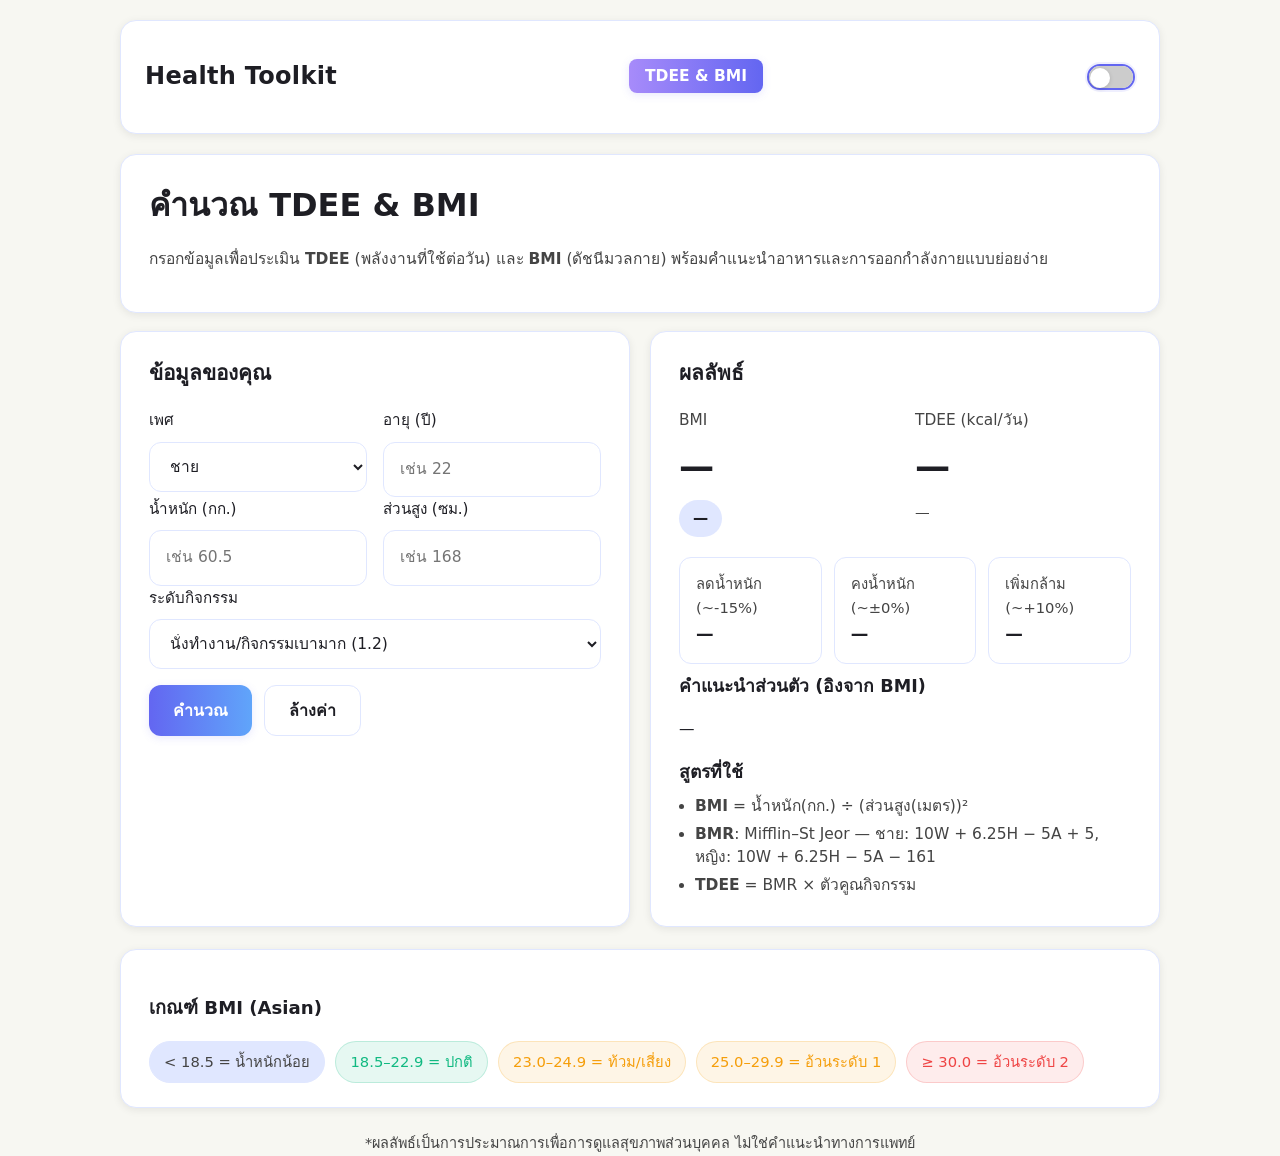
==== Project-2/Main-web/tdee-bmi/tdee-bmi.html @ 1af59ba9 "First commit" ====
<!doctype html>
<html lang="th">
<head>
  <meta charset="utf-8" />
  <meta name="viewport" content="width=device-width,initial-scale=1" />
  <title>TDEE & BMI Calculator</title>
  <link rel="stylesheet" href="tdee-bmi.css" />
</head>
<body>
  <header class="shell header">
    <h1 class="brand">Health Toolkit</h1>
    <nav class="nav">
      <a class="nav__link is-active">TDEE & BMI</a>
    </nav>
    <!-- Dark Mode Toggle -->
    <label class="switch" aria-label="Toggle Dark Mode">
      <input type="checkbox" id="toggle-dark">
      <span class="slider"></span>
    </label>
  </header>

  <main class="shell">
    <!-- บทนำ -->
    <section class="card intro">
      <h2>คำนวณ TDEE & BMI</h2>
      <p class="muted">
        กรอกข้อมูลเพื่อประเมิน <b>TDEE</b> (พลังงานที่ใช้ต่อวัน) และ <b>BMI</b> (ดัชนีมวลกาย)
        พร้อมคำแนะนำอาหารและการออกกำลังกายแบบย่อยง่าย
      </p>
    </section>

    <!-- เครื่องคำนวณ -->
    <section class="grid">
      <form id="form" class="card form">
        <h3>ข้อมูลของคุณ</h3>

        <div class="row">
          <label class="field">
            <span>เพศ</span>
            <select id="gender" required>
              <option value="male">ชาย</option>
              <option value="female">หญิง</option>
            </select>
          </label>

          <label class="field">
            <span>อายุ (ปี)</span>
            <input id="age" type="number" min="10" max="100" placeholder="เช่น 22" required />
          </label>
        </div>

        <div class="row">
          <label class="field">
            <span>น้ำหนัก (กก.)</span>
            <input id="weight" type="number" min="20" max="300" step="0.1" placeholder="เช่น 60.5" required />
          </label>

          <label class="field">
            <span>ส่วนสูง (ซม.)</span>
            <input id="height" type="number" min="100" max="230" step="0.1" placeholder="เช่น 168" required />
          </label>
        </div>

        <label class="field">
          <span>ระดับกิจกรรม</span>
          <select id="activity" required>
            <option value="1.2">นั่งทำงาน/กิจกรรมเบามาก (1.2)</option>
            <option value="1.375">ออกกำลังเล็กน้อย 1–3 วัน/สัปดาห์ (1.375)</option>
            <option value="1.55">ออกกำลังปานกลาง 3–5 วัน/สัปดาห์ (1.55)</option>
            <option value="1.725">ออกกำลังหนัก 6–7 วัน/สัปดาห์ (1.725)</option>
            <option value="1.9">ออกกำลังหนักมาก/ใช้แรงงาน (1.9)</option>
          </select>
        </label>

        <div class="actions">
          <button class="btn" type="submit">คำนวณ</button>
          <button class="btn ghost" type="button" id="reset">ล้างค่า</button>
        </div>
      </form>

      <section class="card result">
        <h3>ผลลัพธ์</h3>
        <div class="stat">
          <div>
            <div class="stat__label">BMI</div>
            <div class="stat__value" id="bmi">—</div>
            <div class="tag" id="bmiLabel">—</div>
          </div>
          <div>
            <div class="stat__label">TDEE (kcal/วัน)</div>
            <div class="stat__value" id="tdee">—</div>
            <div class="muted small" id="bmrNote">—</div>
          </div>
        </div>

        <div class="targets" id="targets" hidden>
          <div class="targets__item">
            <div class="targets__label">ลดน้ำหนัก (~-15%)</div>
            <div class="targets__val" id="cut">—</div>
          </div>
          <div class="targets__item">
            <div class="targets__label">คงน้ำหนัก (~±0%)</div>
            <div class="targets__val" id="maintain">—</div>
          </div>
          <div class="targets__item">
            <div class="targets__label">เพิ่มกล้าม (~+10%)</div>
            <div class="targets__val" id="bulk">—</div>
          </div>
        </div>

        <div class="note">
          <h4>คำแนะนำส่วนตัว (อิงจาก BMI)</h4>
          <p id="advice">—</p>
        </div>

        <div class="note">
          <h4>สูตรที่ใช้</h4>
          <ul>
            <li><b>BMI</b> = น้ำหนัก(กก.) ÷ (ส่วนสูง(เมตร))²</li>
            <li><b>BMR</b>: Mifflin–St Jeor — ชาย: 10W + 6.25H − 5A + 5, หญิง: 10W + 6.25H − 5A − 161</li>
            <li><b>TDEE</b> = BMR × ตัวคูณกิจกรรม</li>
          </ul>
        </div>
      </section>
    </section>

    <section class="card">
      <h3>เกณฑ์ BMI (Asian)</h3>
      <div class="chips">
        <span class="chip chip--muted">&lt; 18.5 = น้ำหนักน้อย</span>
        <span class="chip chip--ok">18.5–22.9 = ปกติ</span>
        <span class="chip chip--warn">23.0–24.9 = ท้วม/เสี่ยง</span>
        <span class="chip chip--warn">25.0–29.9 = อ้วนระดับ 1</span>
        <span class="chip chip--danger">≥ 30.0 = อ้วนระดับ 2</span>
      </div>
    </section>

    <footer class="muted small foot">
      *ผลลัพธ์เป็นการประมาณการเพื่อการดูแลสุขภาพส่วนบุคคล ไม่ใช่คำแนะนำทางการแพทย์
    </footer>
  </main>

  <script src="tdee-bmi.js"></script>
</body>
</html>
---- Project-2/Main-web/tdee-bmi/tdee-bmi.css ----
:root{
  /* Modern Portfolio Theme */
  --bg: #f7f7f2;
  --fg: #1e1e24;
  --card: #fff;
  --muted: #444;
  --white: #fff;
  
  /* Accent colors */
  --accent: #6366f1;
  --accent-light: #a78bfa;
  --accent-2: #60a5fa;
  
  /* Status colors */
  --ok: #10b981;
  --warn: #f59e0b;
  --danger: #ef4444;
  
  /* Border & Shadow */
  --stroke: #e0e7ff;
  --shadow: 0 2px 8px rgba(0,0,0,0.08);
  --shadow-lg: 0 8px 32px rgba(30,30,36,0.10);
  
  /* Border radius */
  --r-lg: 16px; 
  --r-md: 12px;
  --r-sm: 8px;
  
  /* Font */
  --font: 'Poppins', 'Roboto', system-ui, -apple-system, BlinkMacSystemFont, "Segoe UI", sans-serif;
  
  /* Transitions */
  --transition: all 0.3s cubic-bezier(.4,0,.2,1);
}

*{box-sizing:border-box}
html,body{height:100%}
html{scroll-behavior:smooth}
body{
  margin:0; 
  background:var(--bg); 
  color:var(--fg);
  font:15.5px/1.65 var(--font);
  min-height:100vh;
}

/* layout */
.shell{ width:min(1040px, 100% - 6rem); margin-inline:auto; }
.header{ 
  padding:24px 0; 
  display:flex; 
  justify-content:space-between; 
  align-items:center;
  background:var(--card);
  border-radius:var(--r-lg);
  box-shadow:var(--shadow);
  margin:20px auto;
  padding:20px 24px;
  border:1px solid var(--stroke);
}
.brand{ 
  font-weight:700; 
  letter-spacing:.3px;
  color:var(--fg);
  font-size:1.5rem;
}
.nav__link{ 
  text-decoration:none; 
  color:var(--fg); 
  opacity:.7;
  padding:8px 16px;
  border-radius:var(--r-sm);
  transition:var(--transition);
}
.nav__link.is-active{ 
  opacity:1; 
  font-weight:600;
  background:linear-gradient(90deg, var(--accent-light) 0%, var(--accent) 100%);
  color:var(--white);
  box-shadow:0 2px 8px rgba(99,102,241,0.15);
}
.nav__link:hover{
  opacity:1;
  background:var(--stroke);
}

.card{
  background:var(--card); 
  border:1px solid var(--stroke);
  border-radius:var(--r-lg); 
  box-shadow:var(--shadow);
  padding:24px 28px;
  transition:var(--transition);
  position:relative;
  overflow:hidden;
}
.card:hover{
  transform:translateY(-2px);
  box-shadow:var(--shadow-lg);
}
.intro h2{ 
  margin:0 0 12px;
  font-size:2rem;
  font-weight:700;
  color:var(--fg);
}
.muted{ color:var(--muted) }
.small{ font-size:.92rem }

/* grid */
.grid{ display:grid; grid-template-columns:1fr 1fr; gap:20px; margin:18px 0 22px }
@media (max-width:860px){ .grid{ grid-template-columns:1fr } }

/* form */
.form h3{ 
  margin:0 0 18px;
  font-size:1.3rem;
  font-weight:600;
  color:var(--fg);
}
.row{ display:grid; grid-template-columns:1fr 1fr; gap:16px }
@media (max-width:540px){ .row{ grid-template-columns:1fr } }
.field{ display:flex; flex-direction:column; gap:8px }
.field span{
  font-weight:500;
  color:var(--fg);
  font-size:0.95rem;
}
.field input,.field select{
  border:1.5px solid var(--stroke); 
  background:var(--card); 
  color:var(--fg);
  border-radius:var(--r-md); 
  padding:14px 16px; 
  font:inherit;
  transition:var(--transition);
}
.field input:focus,.field select:focus{
  outline:none; 
  border-color:var(--accent); 
  box-shadow:0 0 0 3px rgba(99,102,241,0.15);
  background:var(--white);
}
.field input:hover,.field select:hover{
  border-color:var(--accent-light);
}

.actions{ display:flex; gap:12px; margin-top:16px }
.btn{
  background:linear-gradient(90deg, var(--accent) 0%, var(--accent-2) 100%); 
  color:var(--white); 
  border:none; 
  border-radius:var(--r-md);
  padding:12px 24px; 
  font-weight:600; 
  cursor:pointer; 
  transition:var(--transition);
  box-shadow:0 2px 8px rgba(99,102,241,0.15);
  font-size:1rem;
}
.btn:hover{ 
  transform:translateY(-2px);
  box-shadow:0 4px 16px rgba(99,102,241,0.25);
  background:linear-gradient(90deg, var(--accent-light) 0%, var(--accent) 100%);
}
.btn.ghost{ 
  background:transparent; 
  color:var(--fg); 
  border:1.5px solid var(--stroke);
  box-shadow:none;
}
.btn.ghost:hover{
  background:var(--stroke);
  transform:translateY(-2px);
  box-shadow:0 2px 8px rgba(0,0,0,0.1);
}

/* result */
.result h3{ 
  margin:0 0 18px;
  font-size:1.3rem;
  font-weight:600;
  color:var(--fg);
}
.stat{ 
  display:grid; 
  grid-template-columns:1fr 1fr; 
  gap:20px;
  margin-bottom:20px;
}
.stat__label{ 
  color:var(--muted); 
  font-size:.96rem;
  font-weight:500;
}
.stat__value{ 
  font-size:2.2rem; 
  font-weight:700; 
  margin:.25rem 0;
  color:var(--fg);
}

.tag{ 
  display:inline-flex; 
  align-items:center; 
  gap:8px; 
  border-radius:999px; 
  padding:6px 14px; 
  font-weight:600; 
  font-size:.95rem; 
  background:var(--stroke); 
  color:var(--fg);
  transition:var(--transition);
}
.tag--ok{ 
  background:rgba(16,185,129,0.1); 
  color:var(--ok);
  border:1px solid rgba(16,185,129,0.2);
}
.tag--warn{ 
  background:rgba(245,158,11,0.1); 
  color:var(--warn);
  border:1px solid rgba(245,158,11,0.2);
}
.tag--danger{ 
  background:rgba(239,68,68,0.1); 
  color:var(--danger);
  border:1px solid rgba(239,68,68,0.2);
}

.targets{ 
  display:grid; 
  grid-template-columns:1fr 1fr 1fr; 
  gap:12px; 
  margin-top:16px 
}
.targets__item{ 
  background:var(--card); 
  border:1px solid var(--stroke); 
  border-radius:var(--r-md); 
  padding:14px 16px;
  transition:var(--transition);
}
.targets__item:hover{
  transform:translateY(-2px);
  box-shadow:0 4px 12px rgba(0,0,0,0.1);
}
.targets__label{ 
  color:var(--muted); 
  font-size:.92rem;
  font-weight:500;
}
.targets__val{ 
  font-weight:700;
  color:var(--fg);
  font-size:1.1rem;
}

.note h4{ 
  margin:.5rem 0 .5rem;
  font-size:1.1rem;
  font-weight:600;
  color:var(--fg);
}
.note ul{ 
  margin:.5rem 0 0 1rem; 
  padding:0;
}
.note li{ 
  margin:.3rem 0;
  color:var(--muted);
  line-height:1.5;
}

.chips{ 
  display:flex; 
  flex-wrap:wrap; 
  gap:10px; 
  margin-top:12px 
}
.chip{ 
  border-radius:999px; 
  padding:8px 14px; 
  font-size:.92rem; 
  border:1px solid var(--stroke); 
  background:var(--card);
  transition:var(--transition);
  font-weight:500;
}
.chip:hover{
  transform:translateY(-1px);
  box-shadow:0 2px 8px rgba(0,0,0,0.1);
}
.chip--ok{ 
  background:rgba(16,185,129,0.1); 
  border-color:rgba(16,185,129,0.2);
  color:var(--ok);
}
.chip--warn{ 
  background:rgba(245,158,11,0.1); 
  border-color:rgba(245,158,11,0.2);
  color:var(--warn);
}
.chip--danger{ 
  background:rgba(239,68,68,0.1); 
  border-color:rgba(239,68,68,0.2);
  color:var(--danger);
}
.chip--muted{ 
  background:var(--stroke); 
  border-color:var(--stroke);
  color:var(--muted);
}

.foot{ 
  text-align:center; 
  margin:24px 0 32px;
  color:var(--muted);
  font-size:.9rem;
}

/* Dark Mode Support */
body.dark-mode {
  --bg: #18181b;
  --fg: #f7f7f2;
  --card: #23232a;
  --muted: #cfcfcf;
  --stroke: #353545;
}

body.dark-mode .header {
  background: var(--card);
  border-color: var(--stroke);
}

body.dark-mode .card {
  background: var(--card);
  border-color: var(--stroke);
}

body.dark-mode .field input,
body.dark-mode .field select {
  background: var(--card);
  border-color: var(--stroke);
  color: var(--fg);
}

body.dark-mode .field input:focus,
body.dark-mode .field select:focus {
  background: #2a2a35;
  border-color: var(--accent-light);
}

body.dark-mode .targets__item {
  background: var(--card);
  border-color: var(--stroke);
}

body.dark-mode .chip {
  background: var(--card);
  border-color: var(--stroke);
}

body.dark-mode .chip--muted {
  background: var(--stroke);
  color: var(--muted);
}

/* Dark Mode Toggle Switch */
.switch {
  position: relative;
  display: inline-block;
  width: 48px;
  height: 26px;
  margin-left: 2rem;
  vertical-align: middle;
  background: var(--card);
  border-radius: 26px;
  border: 2px solid var(--accent);
  box-shadow: 0 0 0 2px rgba(99,102,241,0.10);
  transition: border-color .3s, box-shadow .3s;
}

body.dark-mode .switch {
  background: var(--card);
  border: 2px solid var(--accent-light);
  box-shadow: 0 0 0 2px rgba(99,102,241,0.18);
}

.switch input {
  opacity: 0;
  width: 0;
  height: 0;
}

.slider {
  position: absolute;
  cursor: pointer;
  top: 0; 
  left: 0; 
  right: 0; 
  bottom: 0;
  background-color: #ccc;
  transition: .4s;
  border-radius: 26px;
}

.slider:before {
  position: absolute;
  content: "";
  height: 20px;
  width: 20px;
  left: 1px;
  top: 2px;
  background-color: white;
  transition: .4s;
  border-radius: 50%;
  box-shadow: 0 1px 4px rgba(0,0,0,0.15);
}

input:checked + .slider {
  background-color: var(--accent);
}

input:checked + .slider:before {
  transform: translateX(20px);
}
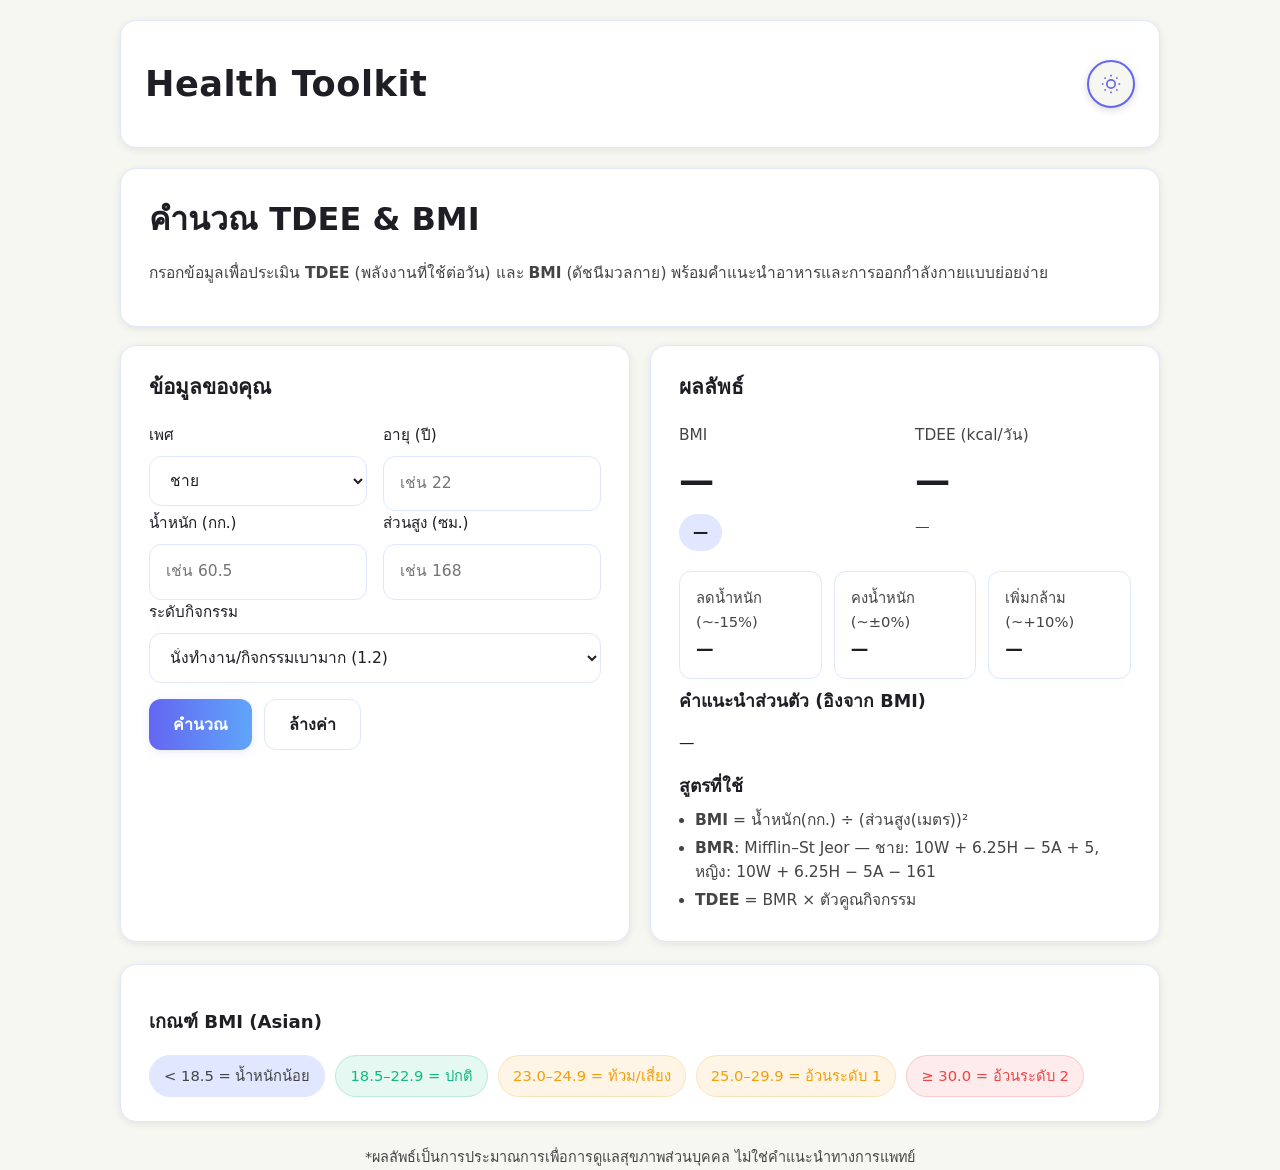
==== commit f91e4ff2: "update files" ====
--- a/Project-2/Main-web/tdee-bmi/tdee-bmi.html
+++ b/Project-2/Main-web/tdee-bmi/tdee-bmi.html
@@ -9,14 +9,23 @@
 <body>
   <header class="shell header">
     <h1 class="brand">Health Toolkit</h1>
-    <nav class="nav">
-      <a class="nav__link is-active">TDEE & BMI</a>
-    </nav>
     <!-- Dark Mode Toggle -->
-    <label class="switch" aria-label="Toggle Dark Mode">
-      <input type="checkbox" id="toggle-dark">
-      <span class="slider"></span>
-    </label>
+    <button class="theme-toggle-btn" id="toggle-dark" aria-label="Toggle Dark Mode">
+      <svg id="sun-icon" viewBox="0 0 24 24" width="20" height="20" fill="none" stroke="currentColor" stroke-width="2">
+        <circle cx="12" cy="12" r="5"/>
+        <line x1="12" y1="1" x2="12" y2="3"/>
+        <line x1="12" y1="21" x2="12" y2="23"/>
+        <line x1="4.22" y1="4.22" x2="5.64" y2="5.64"/>
+        <line x1="18.36" y1="18.36" x2="19.78" y2="19.78"/>
+        <line x1="1" y1="12" x2="3" y2="12"/>
+        <line x1="21" y1="12" x2="23" y2="12"/>
+        <line x1="4.22" y1="19.78" x2="5.64" y2="18.36"/>
+        <line x1="18.36" y1="5.64" x2="19.78" y2="4.22"/>
+      </svg>
+      <svg id="moon-icon" viewBox="0 0 24 24" width="20" height="20" fill="none" stroke="currentColor" stroke-width="2">
+        <path d="M21 12.79A9 9 0 1 1 11.21 3 7 7 0 0 0 21 12.79z"/>
+      </svg>
+    </button>
   </header>
 
   <main class="shell">
--- a/Project-2/Main-web/tdee-bmi/tdee-bmi.css
+++ b/Project-2/Main-web/tdee-bmi/tdee-bmi.css
@@ -59,30 +59,14 @@
   border:1px solid var(--stroke);
 }
 .brand{ 
-  font-weight:700; 
-  letter-spacing:.3px;
-  color:var(--fg);
-  font-size:1.5rem;
-}
-.nav__link{ 
-  text-decoration:none; 
-  color:var(--fg); 
-  opacity:.7;
-  padding:8px 16px;
-  border-radius:var(--r-sm);
-  transition:var(--transition);
-}
-.nav__link.is-active{ 
-  opacity:1; 
-  font-weight:600;
-  background:linear-gradient(90deg, var(--accent-light) 0%, var(--accent) 100%);
-  color:var(--white);
-  box-shadow:0 2px 8px rgba(99,102,241,0.15);
-}
-.nav__link:hover{
-  opacity:1;
-  background:var(--stroke);
-}
+  font-weight:800; 
+  letter-spacing:.5px;
+  color:var(--fg);
+  font-size:2.2rem;
+  line-height:1.1;
+  
+}
+
 
 .card{
   background:var(--card); 
@@ -425,3 +409,60 @@
 input:checked + .slider:before {
   transform: translateX(20px);
 }
+
+/* =========================
+   Theme Toggle Button
+========================= */
+.theme-toggle-btn {
+  width: 48px;
+  height: 48px;
+  border-radius: 50%;
+  border: 2px solid var(--accent);
+  background: var(--bg);
+  color: var(--accent);
+  display: flex;
+  align-items: center;
+  justify-content: center;
+  cursor: pointer;
+  transition: all 0.3s ease;
+  box-shadow: 0 2px 8px rgba(0,0,0,0.15);
+  position: relative;
+}
+
+.theme-toggle-btn:hover {
+  background: var(--accent);
+  color: var(--bg);
+  transform: scale(1.05);
+  box-shadow: 0 4px 12px rgba(0,0,0,0.25);
+}
+
+.theme-toggle-btn svg {
+  position: absolute;
+  top: 50%;
+  left: 50%;
+  transform: translate(-50%, -50%);
+  transition: all 0.4s cubic-bezier(0.4, 0, 0.2, 1);
+  pointer-events: none;
+}
+
+/* Light mode (default) - sun visible, moon hidden */
+#sun-icon {
+  opacity: 1;
+  transform: translate(-50%, -50%) rotate(0deg) scale(1);
+}
+
+#moon-icon {
+  opacity: 0;
+  transform: translate(-50%, -50%) rotate(-90deg) scale(0.8);
+}
+
+/* Dark mode - sun hidden, moon visible */
+body.dark-mode #sun-icon {
+  opacity: 0;
+  transform: translate(-50%, -50%) rotate(90deg) scale(0.8);
+}
+
+body.dark-mode #moon-icon {
+  opacity: 1;
+  transform: translate(-50%, -50%) rotate(0deg) scale(1);
+}
